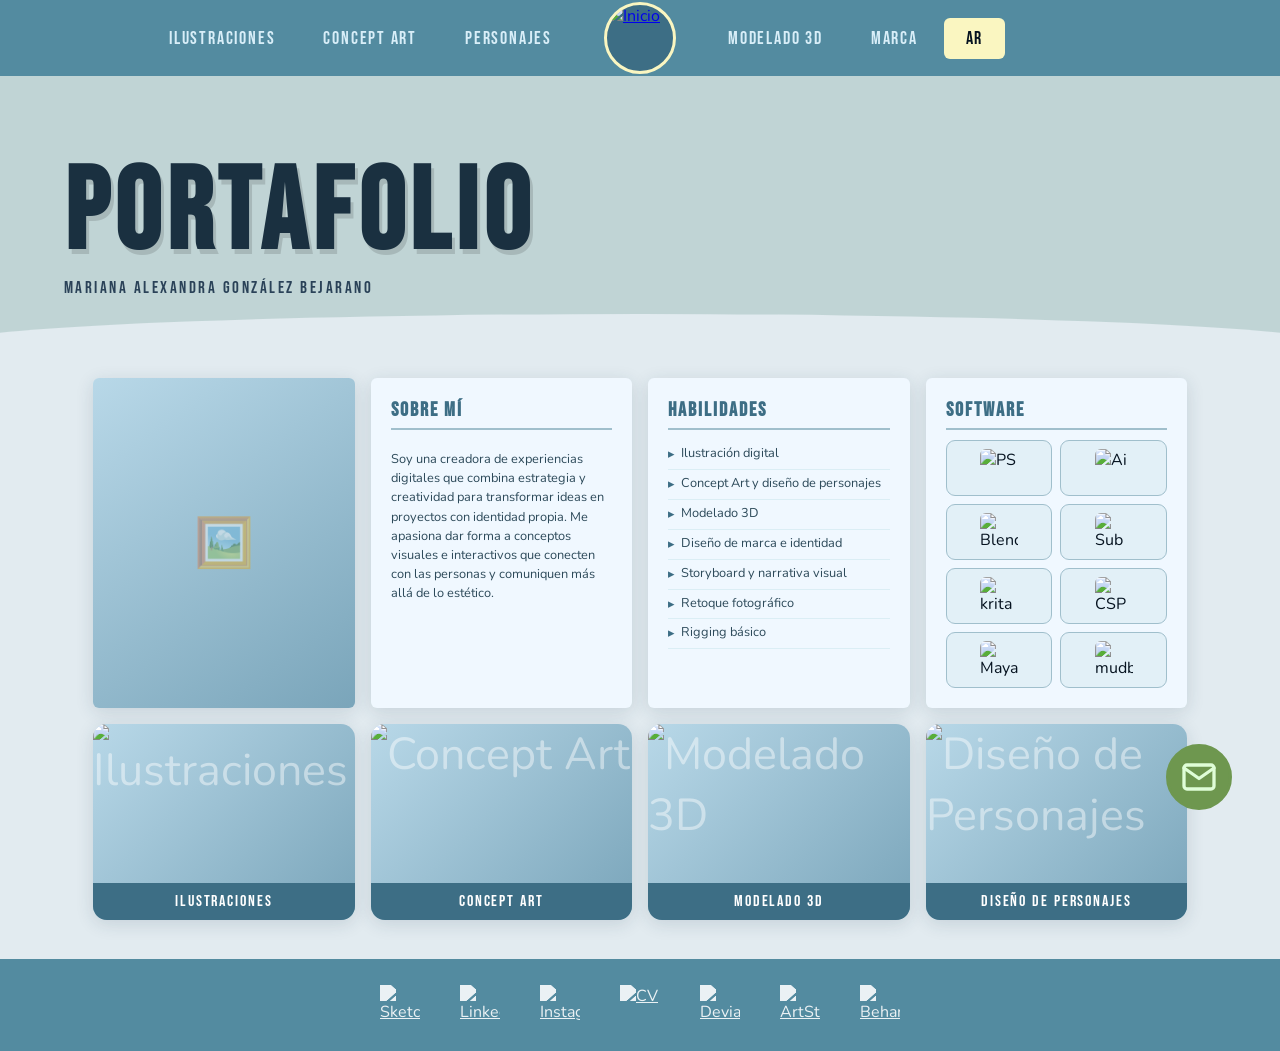
==== home.html @ 7d77ca06 "Add files via upload" ====
<!DOCTYPE html>
<html lang="es">
<head>
  <meta charset="UTF-8" />
  <meta name="viewport" content="width=device-width, initial-scale=1.0" />
  <title>Portafolio</title>
  <link rel="icon" type="image/svg+xml" href="imagenes/mee cartoon5.png">
  <link href="https://fonts.googleapis.com/css2?family=Bebas+Neue&family=Nunito:wght@400;700;900&display=swap" rel="stylesheet">
  <link rel="stylesheet" href="Styles/style.css" />
</head>
<body>

<nav>
  <div class="nav-inner">
    <div class="nav-left">
      <a href="ilustraciones.html" class="nav-link" data-page="ilustraciones">Ilustraciones</a>
      <a href="concept.html" class="nav-link" data-page="concept">Concept Art</a>
      <a href="personajes.html" class="nav-link" data-page="concept">Personajes</a>
    </div>
    <div class="nav-center">
      <a href="home.html" class="nav-logo">
        <img src="imagenes/maar.png" alt="Inicio" onerror="this.style.background='#3d6e85'">
      </a>
    </div>
    <div class="nav-right">
      <a href="modelado.html" class="nav-link" data-page="modelado">Modelado 3D</a>
      <a href="marca.html" class="nav-link" data-page="concept">Marca</a>
      <a href="ar.html" class="nav-link active" data-page="concept">AR</a>
      </div>
    </div>
    <button class="hamburger" id="hamburger" aria-label="Menú"><span></span><span></span><span></span></button>
  </div>
</nav>
<div class="mobile-menu" id="mobileMenu">
  <a href="ilustraciones.html">Ilustraciones</a>
  <a href="concept.html">Concept Art</a>
  <a href="personajes.html">Personajes</a>
  <a href="modelado.html">Modelado 3D</a>
  <a href="marca.html">Marca</a>
  <a href="ar.html">Realidad Aumentada</a>
</div>

<!-- HERO: ME4.png viene del CSS como background-image -->
<header class="hero">
  <div class="hero-text">
    <h1 class="hero-title">PORTAFOLIO</h1>
    <!-- ★ Nombre solo en el home -->
    <p class="hero-subtitle">Mariana Alexandra González Bejarano</p>
  </div>
</header>

<main>

  <div class="info-grid">

    <div class="info-photo">
      <img src="imagenes/yoo.png" alt="Foto"
           onerror="this.style.display='none';document.getElementById('infoPh').style.display='flex'">
      <div class="info-ph" id="infoPh" style="display:none">🖼️</div>
    </div>

    <div class="info-sobre">
      <h2>Sobre Mí</h2>
      <p>Soy una creadora de experiencias digitales que combina estrategia y creatividad para transformar ideas en proyectos con identidad propia. Me apasiona dar forma a conceptos visuales e interactivos que conecten con las personas y comuniquen más allá de lo estético.</p>
    </div>

    <div class="info-hab">
      <h2>Habilidades</h2>
      <ul class="skill-list">
        <li>Ilustración digital</li>
        <li>Concept Art y diseño de personajes</li>
        <li>Modelado 3D</li>
        <li>Diseño de marca e identidad</li>
        <li>Storyboard y narrativa visual</li>
        <li>Retoque fotográfico</li>
        <li>Rigging básico</li>
      </ul>
    </div>

    <div class="info-soft">
      <h2>Software</h2>
      <div class="soft-grid">
        <div class="soft-item">
          <img class="soft-icon" src="https://upload.wikimedia.org/wikipedia/commons/thumb/a/af/Adobe_Photoshop_CC_icon.svg/1280px-Adobe_Photoshop_CC_icon.svg.png" alt="PS">Photoshop
        </div>
        <div class="soft-item">
          <img class="soft-icon" src="https://upload.wikimedia.org/wikipedia/commons/thumb/f/fb/Adobe_Illustrator_CC_icon.svg/1280px-Adobe_Illustrator_CC_icon.svg.png" alt="Ai">Illustrator
        </div>
        <div class="soft-item">
          <img class="soft-icon" src="https://encrypted-tbn0.gstatic.com/images?q=tbn:ANd9GcQIYHHwdRgN5BgsSjZKGQ_Ij5zpseo2DXl7OQ&s" alt="Blender">AdobePremier
        </div>
        <div class="soft-item">
          <img class="soft-icon" src="https://encrypted-tbn0.gstatic.com/images?q=tbn:ANd9GcR9rEVtG7jlArrANOJUt--6qeS5BEWsyf7g4Q&s" alt="Sub">Substance
        </div>
        <div class="soft-item">
          <img class="soft-icon" src="https://upload.wikimedia.org/wikipedia/commons/7/73/Calligrakrita-base.svg" alt="krita">Krita
        </div>
        
        <div class="soft-item">
          <img class="soft-icon" src="https://play-lh.googleusercontent.com/ee8GjOdx7E-lS3BBKz13LNFjTiq_SS0Ag-NpyHUJLS3iWKbGRDXhtXZz6E1TNTWX7JM" alt="CSP">Clip Studio
        </div>
        <div class="soft-item">
          <img class="soft-icon" src="https://upload.wikimedia.org/wikipedia/commons/0/0f/Autodesk_Maya_version_2023_icon.jpg" alt="Maya">Maya
        </div>
        <div class="soft-item">
          <img class="soft-icon" src="https://cdn11.bigcommerce.com/s-2snnk3/images/stencil/1280x1280/products/27070/510346/498Q1-WW4271-L891-1__51971.1763000777.jpg?c=2" alt="mudbox">Mudbox
        </div>
        
        
      </div>
    </div>

  </div>

  <div class="cat-grid">
    <a href="ilustraciones.html" class="cat-card" data-page="ilustraciones">
      <div class="cat-ph"><img src="imagenes/ilustraciones/anderytita.png" alt="Ilustraciones"></div>
      <div class="cat-overlay">
        <span class="ov-title">Ilustraciones</span>
        <span class="ov-desc">Personajes, fanart y obras digitales en Photoshop y Clip Studio</span>
      </div>
      <div class="cat-bar">Ilustraciones</div>
    </a>
    <a href="concept.html" class="cat-card" data-page="concept">
      <div class="cat-ph"><img src="imagenes/eeee.png" alt="Concept Art"></div>
      <div class="cat-overlay">
        <span class="ov-title">Concept Art</span>
        <span class="ov-desc">Escenarios, ambientes y criaturas para proyectos narrativos</span>
      </div>
      <div class="cat-bar">Concept Art</div>
    </a>
    <a href="modelado.html" class="cat-card" data-page="modelado">
      <div class="cat-ph"><img src="imagenes/modelado/MONDONGO.jpg" alt="Modelado 3D"></div>
      <div class="cat-overlay">
        <span class="ov-title">Modelado 3D</span>
        <span class="ov-desc">Personajes y entornos en Blender y Maya con texturizado completo</span>
      </div>
      <div class="cat-bar">Modelado 3D</div>
    </a>
    <a href="personajes.html" class="cat-card" data-page="disenio">
      <div class="cat-ph"><img src="imagenes/aa.png" alt="Diseño de Personajes"></div>
      <div class="cat-overlay">
        <span class="ov-title">Diseño de Personajes</span>
        <span class="ov-desc">Character sheets, expresiones y referencias de personajes originales</span>
      </div>
      <div class="cat-bar">Diseño de Personajes</div>
    </a>
  </div>

</main>

<footer>
  <a href="https://sketchfab.com/maalgonbe" target="_blank" class="footer-icon" title="Sketchfab">
    <img src="https://cdn.simpleicons.org/sketchfab/ffffff" alt="Sketchfab">
  </a>
  <a href="https://www.linkedin.com/in/marianagonzalez-ingmultimedia/" target="_blank" class="footer-icon" title="LinkedIn">
    <img src="imagenes/linkedin.png" alt="LinkedIn">
  </a>
  <a href="https://www.instagram.com/_magonryu_/" target="_blank" class="footer-icon" title="Instagram">
    <img src="imagenes/instagram.png" alt="Instagram">
  </a>
  <a href="https://drive.google.com/file/d/1y8BD08PcofJ04Kcs0Da0glx1WuS5yVSW/view?usp=sharing" target="_blank" class="footer-icon" title="Hoja de Vida">
    <img src="imagenes/curriculum.png" alt="CV">
  </a>
  <a href="https://www.deviantart.com/mitsuki-the-ryu" target="_blank" class="footer-icon" title="DeviantArt">
    <img src="imagenes/devianart.png" alt="DeviantArt">
  </a>
  <a href="https://www.artstation.com/magonryu2" target="_blank" class="footer-icon" title="ArtStation">
    <img src="imagenes/artstation.png" alt="ArtStation">
  </a>
  <a href="https://www.behance.net/marianagonzlez66" target="_blank" class="footer-icon" title="ArtStation">
    <img src="imagenes/behance.png" alt="Behance">
  </a>
</footer>

<a href="contacto.html" class="wa-float" data-tip="¡Contáctame!" title="Contacto">
  <svg viewBox="0 0 24 24" xmlns="http://www.w3.org/2000/svg">
    <path d="M4 4h16c1.1 0 2 .9 2 2v12c0 1.1-.9 2-2 2H4c-1.1 0-2-.9-2-2V6c0-1.1.9-2 2-2z"></path>
    <polyline points="22,6 12,13 2,6"></polyline>
  </svg>
</a>

<script>
  const page = window.location.pathname.split('/').pop().replace('.html','') || 'home';
  document.querySelectorAll('[data-page]').forEach(el => {
    if (el.dataset.page === page) el.classList.add('active');
  });
  document.getElementById('hamburger').addEventListener('click', () => {
    document.getElementById('mobileMenu').classList.toggle('open');
  });
</script>
<script src="scripts/drop.js"></script>
</body>
</html>
---- Styles/style.css ----
/* ═══════════════════════════════════════════════════════════════════
   PORTAFOLIO — CSS UNIFICADO Y COMENTADO
   Aplica a: home.html · ilustraciones.html · concept.html
   ═══════════════════════════════════════════════════════════════════ */


/* ──────────────────────────────────────────────────────────────────
   FUENTE PERSONALIZADA: Heyam
   Se usa en los títulos grandes del banner (hero-title).
   Apunta a la carpeta fonts/ que está un nivel arriba de Styles/
────────────────────────────────────────────────────────────────── */
/* Regular */
@font-face {
  font-family: 'Bungee';
  src: url('../fonts/bungee/Bungee-Regular.woff2') format('woff2'),
       url('../fonts/bungee/Bungee-Regular.woff') format('woff');
  font-weight: 400;
  font-style: normal;
  font-display: swap;
}

/* Bold */
@font-face {
  font-family: 'Bungee';
  src: url('../fonts/bungee/Bungee-Bold.woff2') format('woff2'),
       url('../fonts/bungee/Bungee-Bold.woff') format('woff');
  font-weight: 700;
  font-style: normal;
  font-display: swap;
}


/* ──────────────────────────────────────────────────────────────────
   VARIABLES GLOBALES (:root)
   Se definen aquí para reutilizarlas con var(--nombre) en todo el CSS.
   Cambiar un valor aquí lo actualiza en TODA la hoja de estilos.
────────────────────────────────────────────────────────────────── */
:root {
  --bg:         #e2ebf0;  /* color de fondo general de la página */
  --header-bg:  #C0D4D5;  /* azul medio: color del banner/hero */
  --nav-bg:     #538BA0;  /* azul medio-oscuro: barra de navegación */
  --nav-active: #FAF6C1;  /* amarillo: color del link activo en el nav */
  --nav-hover:  #d4eaf5;  /* azul claro: hover de links del nav */
  --card-bg:    #f0f8ff;  /* fondo blanco-azulado de las tarjetas de info */
  --btn-bg:     #3d6e85;  /* azul oscuro: botones y barras de categoría */
  --btn-hover:  #FAF6C1;  /* amarillo: color al hacer hover en botones */
  --btn-text:   #fff;     /* blanco: texto en botones normales */
  --btn-htxt:   #1a3040;  /* oscuro: texto en botones con hover */
  --text-dark:  #061320;  /* texto oscuro principal */
  --text-mid:   #2d4a5a;  /* texto secundario (párrafos, listas) */
  --border:     #a0bfcc;  /* color de bordes y separadores */
  --footer-bg:  #538BA0;  /* azul oscuro: fondo del footer */
  --whatss:  #6e974f;  /* azul  de whatsappa */
  --whatss-Osc:  #dffed7;  /* azul  de whatsapp oscuro */
  --shadow:     0 4px 18px rgba(30,60,80,0.14); /* sombra suave usada en tarjetas y nav */
}


/* ──────────────────────────────────────────────────────────────────
   RESET BÁSICO
   Elimina márgenes y paddings por defecto del navegador.
   box-sizing: border-box hace que padding y border NO sumen al ancho total.
────────────────────────────────────────────────────────────────── */
*, *::before, *::after {
  box-sizing: border-box; /* el tamaño incluye padding y border */
  margin: 0;              /* sin margen externo por defecto */
  padding: 0;             /* sin relleno interno por defecto */
}


/* ──────────────────────────────────────────────────────────────────
   BODY — contenedor principal
────────────────────────────────────────────────────────────────── */
body {
  background: var(--bg);            /* fondo azul-grisáceo de toda la página */
  font-family: 'Nunito', sans-serif; /* fuente principal para texto normal */
  color: var(--text-dark);           /* color de texto global */
  min-height: 100vh;                 /* al menos toda la altura del viewport */
  display: flex;                     /* flexbox para apilar nav/hero/main/footer */
  flex-direction: column;            /* los hijos se apilan verticalmente */
}


/* ══════════════════════════════════════════════════════════════════
   ██████  NAV — barra de navegación fija arriba
   ══════════════════════════════════════════════════════════════════ */
nav {
  background: var(--nav-bg); /* fondo azul medio-oscuro de la barra */
  height: 76px;              /* altura de la barra de navegación */
  position: sticky;          /* se queda pegada arriba al hacer scroll */
  top: 0;                    /* pegada al borde superior */
  z-index: 200;              /* encima de todo el contenido de la página */
}

.nav-inner {
  width: 100%;               /* ocupa todo el ancho disponible */
  max-width: 1200px;         /* pero no más de 1200px (se centra en pantallas grandes) */
  margin: 0 auto;            /* centra horizontalmente el contenido */
  padding: 0 16px;           /* espacio interior a los lados */
  height: 100%;              /* ocupa el alto del nav */
  display: grid;                              /* disposición en cuadrícula */
  grid-template-columns: 1fr auto 1fr;       /* 3 zonas: links izq | logo centro | links der */
  align-items: center;                       /* los 3 elementos centrados verticalmente */
}

/* Zona izquierda del nav: links alineados a la derecha */
.nav-left {
  display: flex;             /* los links se ponen en fila */
  gap: 4px;                  /* espacio entre links */
  justify-content: flex-end; /* empuja los links hacia el centro */
  align-items: center;       /* centrado vertical */
  padding-right: 30px;       /* separación antes del logo */
}

/* Zona derecha del nav: links alineados a la izquierda */
.nav-right {
  display: flex;              /* los links se ponen en fila */
  gap: 4px;                   /* espacio entre links */
  justify-content: flex-start;/* empuja los links hacia el centro */
  align-items: center;        /* centrado vertical */
  padding-left: 30px;         /* separación después del logo */
}

/* Zona central del nav: logo */
.nav-center {
  display: flex;
  justify-content: center; /* el logo queda perfectamente centrado */
}

/* Imagen circular del logo en el nav */
.nav-logo img {
  width: 72px; height: 72px; /* icono del header más grande */
  border-radius: 50%;         /* hace la imagen circular */
  border: 3px solid var(--nav-active); /* borde amarillo que resalta el logo */
  object-fit: cover;          /* recorta la imagen para que llene el círculo */
  display: block;             /* evita espacio extra debajo de la imagen */
  transition: transform 0.2s; /* animación suave al hover */
}
.nav-logo img:hover { transform: scale(1.1); } /* se agranda levemente al pasar el cursor */

/* Links de navegación */
a.nav-link {
  text-decoration: none;                         /* sin subrayado */
  font-family: 'Bebas Neue', sans-serif;         /* fuente display para los links */
  font-size: clamp(0.8rem, 1.4vw, 1.25rem);     /* tamaño fluido: mínimo 0.8, máximo 1.05rem */
  letter-spacing: 0.1em;                         /* espaciado entre letras */
  color: #d8eef8;                                /* color claro sobre fondo oscuro */
  padding: 10px 22px;                             /* espacio interior del link */
  border-radius: 6px;                            /* bordes redondeados */
  transition: color 0.2s, background 0.2s;       /* transición suave al hover */
  white-space: nowrap;                           /* no parte el texto en varias líneas */
}
a.nav-link:hover  { color: var(--text-dark); background: var(--nav-hover); } /* hover: oscuro sobre gris */
a.nav-link.active { color: var(--text-dark); background: var(--nav-active); } /* página activa: amarillo */

/* Menú desplegable "Diseño" */
.dropdown { position: relative; display: inline-block; } /* contenedor relativo para el panel */

.dropbtn {
  font-family: 'Bebas Neue', sans-serif;
  font-size: clamp(0.8rem,1.4vw,1.25rem);
  letter-spacing: 0.1em; color: #d8eef8;
  background: transparent; border: none;   /* sin estilo de botón nativo */
  cursor: pointer;                         /* cursor de manito */
  padding: 6px 12px; border-radius: 6px;
  transition: color 0.2s, background 0.2s; white-space: nowrap;
}
.dropbtn:hover { color: var(--text-dark); background: var(--nav-hover); }

.dropdown-content {
  display: none;                           /* oculto por defecto */
  position: absolute;                      /* se posiciona relativo al .dropdown padre */
  top: calc(100% + 4px);                   /* justo debajo del botón + 4px de separación */
  left: 0;                                 /* alineado a la izquierda del botón */
  background: #d8eef8;                     /* fondo claro para el panel */
  border-radius: 10px;
  box-shadow: var(--shadow);
  min-width: 155px;
  z-index: 300;                            /* encima de todo */
  overflow: hidden;                        /* que el border-radius recorte los hijos */
}
/* Desktop hover */
@media (hover: hover) { .dropdown-content.show { display: block; } }
/* JS click toggle */
.dropdown-content.open { display: block; }

.dropdown-content a {
  display: block;                          /* cada opción ocupa toda la fila */
  padding: 9px 15px;
  font-family: 'Bebas Neue', sans-serif; font-size: 0.93rem; letter-spacing: 0.08em;
  color: var(--text-dark); text-decoration: none; transition: background 0.15s;
}
.dropdown-content a:hover { background: var(--nav-active); } /* amarillo al hover */

/* ── Botón hamburguesa (solo visible en móvil) ── */
.hamburger {
  display: none;              /* oculto en desktop */
  flex-direction: column;     /* las 3 líneas apiladas verticalmente */
  gap: 5px;                   /* espacio entre líneas */
  background: none; border: none; cursor: pointer; padding: 6px;
}
.hamburger span {
  display: block;
  width: 24px; height: 2px;   /* cada línea: 24px de ancho y 2px de alto */
  background: #d8eef8;        /* color claro sobre fondo oscuro */
  border-radius: 2px;
}

/* Menú móvil desplegable bajo el nav */
.mobile-menu {
  display: none;               /* oculto por defecto */
  flex-direction: column;
  background: var(--nav-bg); padding: 10px 20px 16px; gap: 2px;
}
.mobile-menu.open { display: flex; } /* se muestra cuando JS añade la clase "open" */

.mobile-menu a {
  font-family: 'Bebas Neue', sans-serif; font-size: 1.05rem; letter-spacing: 0.1em;
  color: #d8eef8; text-decoration: none; padding: 8px 10px; border-radius: 6px;
  transition: background 0.15s, color 0.15s;
}
.mobile-menu a:hover  { background: var(--nav-hover); color: var(--text-dark); }
.mobile-menu a.active { background: var(--nav-active); color: var(--text-dark); }
.mobile-sub { padding-left: 14px; display: flex; flex-direction: column; } /* sub-items indentados */


/* ══════════════════════════════════════════════════════════════════
   ██████  HERO BANNER — cabecera con imagen de fondo
   ME4.png se usa como background-image posicionado a la derecha.
   El texto (título + nombre) queda a la izquierda sobre el fondo.
   ══════════════════════════════════════════════════════════════════ */
header.hero {
  background-color: var(--header-bg);          /* color azul medio del banner */
  background-image: url('../imagenes/mee\ cartoon3.png'); /* personaje con fondo transparente */
  background-repeat: no-repeat;                /* no repite la imagen */
  background-position: right 150px bottom -20px; /* ligeramente fuera para que se vea más grande */
  background-size: auto 120%;                  /* ★ MÁS GRANDE: desborda el banner para impacto visual */

  padding: clamp(18px,3vw,36px) clamp(18px,5%,70px) clamp(28px,4vw,48px); /* tamaño del banner pro decirlo asi*/
  display: flex;
  align-items: flex-end;                       /* el texto se alinea a la parte inferior */
  justify-content: flex-start;                 /* el texto va a la izquierda */
  min-height: clamp(170px,22vw,270px);         /* ★ banner más alto para que luzca el personaje */
  position: relative;                          /* necesario para el ::after */
  overflow: hidden;                            /* la imagen no se sale del banner */
}

/* Ola decorativa al pie del hero — crea la curva entre el hero y el fondo */
header.hero::after {
  content: "";                             /* pseudo-elemento vacío */
  position: absolute; bottom: 0; left: 0; right: 0; /* pegado al fondo del hero */
  height: clamp(18px,2.5vw,32px);          /* altura de la ola */
  background: var(--bg);                   /* mismo color que el fondo de la página */
  clip-path: ellipse(55% 100% at 50% 100%); /* forma de elipse = curva suave */
}

.hero-text { z-index: 1; } /* el texto queda por encima del fondo y la ola */

/* Título grande del hero (PORTAFOLIO, ILUSTRACIONES, etc.) */
.hero-title {
  font-family: 'Bebas neue', serif; /* Heyam primero; Bebas Neue como fallback */
  font-style: normal;
  font-weight: 900;
  font-size: clamp(3rem, 9vw, 7.5rem);      /* fluido: se adapta al ancho del viewport */
  letter-spacing: 0.05em;
  color: #1a3040;                            /* oscuro sobre fondo azul claro original */
  line-height: 1;                            /* sin espacio extra entre líneas */
  text-shadow: 3px 5px 0 rgba(0,0,0,0.13);  /* sombra para darle profundidad */
}

/* Subtítulo con el nombre — solo aparece donde el HTML lo incluya */
.hero-subtitle {
  font-family: 'Bebas Neue', sans-serif;
  font-size: clamp(0.72rem, 1.3vw, 6rem);  /* pequeño para no competir con el título */
  letter-spacing: 0.15em;                   /* muy separado, estilo elegante */
  color: #2a4258;                           /* oscuro sobre fondo claro */
  margin-top: 6px;                          /* separación del título */
}

/* El .hero-avatar HTML sigue en el código pero se oculta en CSS
   porque la imagen ya está puesta como background-image del header */
.hero-avatar { display: none; }


/* ══════════════════════════════════════════════════════════════════
   ██████  MAIN — contenedor de contenido de cada página
   ══════════════════════════════════════════════════════════════════ */
main {
  flex: 1;                              /* ocupa todo el espacio vertical disponible */
  width: 100%;
  max-width: 1150px;                    /* ancho máximo centrado */
  margin: clamp(18px,2.5vw,36px) auto 0; /* margen superior fluido + centrado horizontal */
  padding: 0 clamp(10px,2.5%,28px);    /* padding lateral fluido */
}


/* ══════════════════════════════════════════════════════════════════
   ██████  HOME — INFO GRID: 4 columnas de igual ancho
   Alineación perfecta: todas las columnas con la misma base (1fr).
   La foto ocupa todo el alto con object-fit: cover.
   ══════════════════════════════════════════════════════════════════ */
.info-grid {
  display: grid;
  grid-template-columns: 1fr 1fr 1fr 1fr; /* 4 columnas iguales — mismo ancho que cat-grid */
  gap: 16px;                              /* ★ igual gap que cat-grid para alineación perfecta */
  margin-bottom: 16px;                    /* separación con las cat-cards de abajo */
  align-items: stretch;                   /* todas las celdas al mismo alto */
}

/* Columna 1: foto del perfil */
.info-photo {
  border-radius: 6px;
  overflow: hidden;        /* la imagen no se sale del borde redondeado */
  box-shadow: var(--shadow);
  position: relative;      /* necesario para posicionar la imagen dentro */
}
.info-photo img {
  width: 100%; height: 100%;         /* ocupa todo el espacio de la celda del grid */
  object-fit: cover;                  /* recorta y rellena sin deformar */
  object-position: top center;        /* recorta desde arriba (muestra la cara) */
  display: block;
}

/* Placeholder cuando la foto no carga */
.info-ph {
  width: 100%; height: 100%; min-height: 200px;
  background: linear-gradient(145deg,#b8d8e8,#7aa5ba); /* degradado azul */
  display: flex; align-items: center; justify-content: center;
  font-size: 3rem; color: rgba(255,255,255,0.4);
}

/* Columnas 2-4: tarjetas con fondo blanco */
.info-sobre,
.info-hab,
.info-soft {
  background: var(--card-bg); /* fondo blanco-azulado */
  border-radius: 6px;
  padding: clamp(12px,1.8vw,20px); /* padding fluido según el ancho de pantalla */
  box-shadow: var(--shadow);
}
.info-sobre { display: flex; flex-direction: column; gap: 10px; } /* texto apilado */

/* Títulos h2 dentro del info-grid (Sobre Mí, Habilidades, Software) */
.info-grid h2 {
  font-family: 'Bebas Neue', sans-serif;
  font-size: clamp(0.95rem,1.6vw,2.2vw);
  letter-spacing: 0.1em; color: var(--btn-bg); /*espaciado entre letras*/
  border-bottom: 2px solid var(--border); /* línea separadora bajo el título */
  padding-bottom: 6px; margin-bottom: 10px;
}

/* Párrafos dentro del info-grid */
.info-grid p {
  font-size: clamp(0.75rem,1vw,1.88rem);
  line-height: 1.5;       /* interlineado amplio para mejor lectura */
  color: var(--text-mid);
}

/* Lista de habilidades */
.skill-list { list-style: none; } /* sin viñetas de lista por defecto */
.skill-list li {
  display: flex; align-items: flex-start; gap: 6px;
  font-size: clamp(0.72rem,1vw,1.84rem);
  color: var(--text-mid);
  padding: 5px 0;
  border-bottom: 1px solid #dbeef5; /* línea separadora entre items */
  line-height: 1.4;
}
.skill-list li::before {
  content: "▸";            /* triángulo como viñeta personalizada */
  color: var(--btn-bg);    /* color azul para la viñeta */
  flex-shrink: 0;           /* no se encoge aunque el texto sea largo */
  margin-top: 1px;
}

/* Cuadrícula de software — solo íconos, sin texto */
.soft-grid {
  display: grid;
  grid-template-columns: repeat(2, 1fr); /* 3 columnas de íconos */
  gap: 8px;
}
.soft-item {
  background: #e2f0f7; border-radius: 9px; padding: 8px 4px;
  display: flex; align-items: center; justify-content: center; /* ícono centrado */
  border: 1.5px solid var(--border);
  transition: background 0.2s, transform 0.15s;
}
.soft-item:hover { background: var(--nav-active); transform: scale(1.08); }
/* Oculta el texto que sigue al ícono en el HTML */
.soft-item { font-size: 0; }          /* texto invisible */
.soft-item .soft-icon { font-size: initial; } /* el ícono no hereda font-size:0 */
.soft-icon {
  width: 38px; height: 38px; /* ★ más grandes sin texto */
  border-radius: 6px; object-fit: contain;
  flex-shrink: 0;
}


/* ══════════════════════════════════════════════════════════════════
   ██████  HOME — CATEGORY CARDS (Ilustraciones, Concept, etc.)
   4 tarjetas con imagen de fondo y barra de título abajo.
   Al hover: imagen oscurece y aparece texto centrado.
   ══════════════════════════════════════════════════════════════════ */
.cat-grid {
  display: grid;
  grid-template-columns: repeat(4, 1fr); /* 4 columnas iguales */
  gap: 16px;
  margin-bottom: clamp(22px,3vw,46px);   /* margen inferior fluido */
}

.cat-card {
  border-radius: 14px; overflow: hidden;
  box-shadow: var(--shadow);
  position: relative;    /* necesario para posicionar imagen, overlay y barra */
  aspect-ratio: 4/3;     /* proporción fija: ancho:alto = 4:3 */
  cursor: pointer; display: block; text-decoration: none;
}

/* Imagen real de fondo de la cat-card */
.cat-img {
  position: absolute; inset: 0; /* cubre todo el espacio de la tarjeta */
  width: 100%; height: 100%;
  object-fit: cover;     /* rellena sin deformar, recortando si es necesario */
  display: block; transition: filter 0.3s;
}

/* Placeholder coloreado cuando no hay imagen */
.cat-ph {
  position: absolute; inset: 0;
  background: linear-gradient(135deg,#b8d8e8 0%,#7aa5ba 100%);
  display: flex; align-items: center; justify-content: center;
  font-size: clamp(1.8rem,3.5vw,3rem);
  color: rgba(255,255,255,0.45);
  overflow: hidden; transition: filter 0.3s;
}

/* Imagen puesta dentro del .cat-ph */
.cat-ph img {
  position: absolute; inset: 0;
  width: 100%; height: 100%;
  object-fit: cover; /* rellena la tarjeta con la imagen real */
  display: block;
}

/* Al hover la imagen/placeholder se oscurece */
.cat-card:hover .cat-img,
.cat-card:hover .cat-ph { filter: brightness(0.45); }

/* Overlay con texto que aparece al hover */
.cat-overlay {
  position: absolute; inset: 0;
  display: flex; flex-direction: column;
  align-items: center; justify-content: center;
  padding: 12px; z-index: 2; /* encima de la imagen */
}
.cat-overlay .ov-title {
  font-family: 'Bebas Neue', sans-serif;
  font-size: clamp(0.85rem,1.8vw,1.2rem);
  letter-spacing: 0.14em; color: var(--nav-active); /* amarillo */
  text-align: center;
  opacity: 0; transform: translateY(8px); /* empieza invisible y desplazado */
  transition: opacity 0.3s 0.05s, transform 0.3s 0.05s; /* aparece con retraso de 0.05s */
  text-shadow: 0 2px 8px rgba(0,0,0,0.5);
}
.cat-overlay .ov-desc {
  font-size: clamp(0.67rem,1vw,0.8rem);
  color: #d8eef8; text-align: center; margin-top: 6px; line-height: 1.4;
  opacity: 0; transform: translateY(8px);
  transition: opacity 0.3s 0.1s, transform 0.3s 0.1s; /* aparece 0.1s después que el título */
}
/* Al hover: los textos se vuelven visibles y suben */
.cat-card:hover .ov-title,
.cat-card:hover .ov-desc { opacity: 1; transform: translateY(0); }

/* Barra de título permanente al fondo de cada tarjeta */
.cat-bar {
  position: absolute; bottom: 0; left: 0; right: 0; z-index: 3;
  background: var(--btn-bg); color: #fff;
  font-family: 'Bebas Neue', sans-serif;
  font-size: clamp(0.78rem,1.5vw,0.98rem);
  letter-spacing: 0.12em; text-align: center; padding: 9px 6px;
  transition: background 0.25s, color 0.25s;
}
.cat-card:hover .cat-bar { background: var(--btn-hover); color: var(--btn-htxt); }


/* ══════════════════════════════════════════════════════════════════
   ██████  ILUSTRACIONES — GALERÍA 3 COLUMNAS
   Cuadrícula de obras con imagen de fondo y overlay de info.
   ══════════════════════════════════════════════════════════════════ */
main.main-ilus { max-width: 1100px; } /* ancho máximo específico para ilustraciones */

.gallery {
  display: grid;
  grid-template-columns: repeat(3, 1fr); /* 3 columnas iguales */
  gap: 14px;
  margin-bottom: clamp(20px,3vw,40px);
}

.gal-card {
  border-radius: 12px; overflow: hidden;
  box-shadow: var(--shadow); position: relative;
  aspect-ratio: 4/3; /* proporción constante de cada obra */
  display: block; text-decoration: none; cursor: pointer;
}

/* Imagen real de la obra */
.gal-img {
  position: absolute; inset: 0;
  width: 100%; height: 100%;
  object-fit: cover; transition: filter 0.3s;
}

/* Fondo de color cuando no hay imagen */
.gal-ph {
  position: absolute; inset: 0;
  display: flex; align-items: center; justify-content: center;
  font-size: clamp(1.8rem,3vw,2.8rem); color: rgba(255,255,255,0.4);
  overflow: hidden; transition: filter 0.3s;
}
/* Imagen puesta dentro del placeholder */
.gal-ph img {
  position: absolute; inset: 0;
  width: 100%; height: 100%;
  object-fit: cover; display: block;
}

/* Color de fondo único por tarjeta (del 1 al 9) */
.gal-card:nth-child(1)  .gal-ph { background: linear-gradient(135deg,#b8d8e8,#7aa5ba); }
.gal-card:nth-child(2)  .gal-ph { background: linear-gradient(135deg,#c8e0b0,#80b87a); }
.gal-card:nth-child(3)  .gal-ph { background: linear-gradient(135deg,#e8c8b8,#b07860); }
.gal-card:nth-child(4)  .gal-ph { background: linear-gradient(135deg,#c8b8e8,#9070b0); }
.gal-card:nth-child(5)  .gal-ph { background: linear-gradient(135deg,#e8e0a8,#c0b060); }
.gal-card:nth-child(6)  .gal-ph { background: linear-gradient(135deg,#b8e8d8,#60a880); }
.gal-card:nth-child(7)  .gal-ph { background: linear-gradient(135deg,#e8b8c8,#b06070); }
.gal-card:nth-child(8)  .gal-ph { background: linear-gradient(135deg,#b8d0e8,#6090b0); }
.gal-card:nth-child(9)  .gal-ph { background: linear-gradient(135deg,#d8e8b8,#90b060); }

/* Oscurece la imagen al hover */
.gal-card:hover .gal-img,
.gal-card:hover .gal-ph { filter: brightness(0.38); }

/* Overlay que aparece al hover con título, herramienta y descripción */
.gal-overlay {
  position: absolute; inset: 0; z-index: 2;
  display: flex; flex-direction: column;
  align-items: center; justify-content: center; padding: 12px;
}
.gal-overlay .ov-title {
  font-family: 'Bebas Neue', sans-serif;
  font-size: clamp(0.9rem,1.9vw,1.3rem); letter-spacing: 0.12em;
  color: var(--nav-active); text-align: center;
  opacity: 0; transform: translateY(10px);
  transition: opacity 0.28s 0.04s, transform 0.28s 0.04s;
  text-shadow: 0 2px 8px rgba(0,0,0,0.6);
}
.gal-overlay .ov-tool {
  font-size: clamp(0.65rem,1vw,0.78rem); color: #c5e4f0; margin-top: 4px; text-align: center;
  opacity: 0; transform: translateY(10px);
  transition: opacity 0.28s 0.09s, transform 0.28s 0.09s; /* aparece 0.09s después que el título */
}
.gal-overlay .ov-desc {
  font-size: clamp(0.62rem,0.9vw,0.73rem); color: #d8eef8; text-align: center; margin-top: 6px; line-height: 1.38;
  opacity: 0; transform: translateY(10px);
  transition: opacity 0.28s 0.14s, transform 0.28s 0.14s; /* el último en aparecer */
}
.gal-card:hover .ov-title,
.gal-card:hover .ov-tool,
.gal-card:hover .ov-desc { opacity: 1; transform: translateY(0); }


/* ══════════════════════════════════════════════════════════════════
   ██████  CONCEPT ART — TARJETAS HORIZONTALES ALARGADAS
   Cada proyecto es una barra ancha con imagen de fondo.
   ══════════════════════════════════════════════════════════════════ */
main.main-conc { max-width: 1100px; } /* ancho máximo para concept */

.project-list {
  display: flex; flex-direction: column; /* tarjetas apiladas una debajo de otra */
  gap: 16px; /* ★ más espacio entre tarjetas */
  margin-bottom: clamp(22px,3vw,46px);
}

.proj-card {
  border-radius: 14px; overflow: hidden;
  box-shadow: var(--shadow); position: relative;
  height: clamp(180px, 26vw, 250px); /* ★ MÁS ALTO para concept art */
  display: block; text-decoration: none; cursor: pointer;
}

/* Imagen de fondo de la tarjeta (ruta directa) */
.proj-bg {
  position: absolute; inset: 0;
  width: 100%; height: 100%;
  object-fit: cover; transition: filter 0.3s;
}

/* Placeholder con color degradado */
.proj-ph {
  position: absolute; inset: 0;
  display: flex; align-items: center; justify-content: center;
  font-size: clamp(2rem,4vw,3rem); color: rgba(255,255,255,0.38);
  overflow: hidden; transition: filter 0.3s;
}
/* Imagen puesta dentro del placeholder */
.proj-ph img {
  position: absolute; inset: 0;
  width: 100%; height: 100%;
  object-fit: cover; display: block;
}

/* Color único por tarjeta */
.proj-card:nth-child(1) .proj-ph { background: linear-gradient(120deg,#4a7a60,#2e5040); }
.proj-card:nth-child(2) .proj-ph { background: linear-gradient(120deg,#4a5a7a,#2e3850); }
.proj-card:nth-child(3) .proj-ph { background: linear-gradient(120deg,#7a4a50,#502e32); }

/* Oscurece la imagen al hover */
.proj-card:hover .proj-bg,
.proj-card:hover .proj-ph { filter: brightness(0.35); }

/* Etiqueta permanente en la parte inferior (título y tags) */
.proj-label {
  position: absolute; bottom: 0; left: 0; right: 0; z-index: 2;
  background: linear-gradient(to top, rgba(20,45,60,0.88) 0%, transparent 100%); /* degradado hacia arriba */
  padding: clamp(12px,2.5vw,22px) clamp(14px,2.5vw,24px) clamp(12px,1.8vw,18px);
  transition: opacity 0.25s;
}
.proj-label h3 {
  font-family: 'Bebas Neue', sans-serif;
  font-size: clamp(1rem,2.2vw,1.5rem);
  letter-spacing: 0.12em; color: #fff;
  text-shadow: 0 2px 6px rgba(0,0,0,0.5); line-height: 1;
}
.proj-label .tags { display: flex; gap: 7px; margin-top: 5px; flex-wrap: wrap; }
.proj-label .tag {
  background: rgba(255,255,255,0.15); border: 1px solid rgba(255,255,255,0.3);
  color: #d8eef8; font-size: clamp(0.62rem,0.9vw,0.74rem);
  font-weight: 700; padding: 2px 9px; border-radius: 20px;
}
.proj-card:hover .proj-label { opacity: 0; } /* se oculta al hover para dar paso al overlay */

/* Overlay centrado que aparece al hover */
.proj-overlay {
  position: absolute; inset: 0; z-index: 3;
  display: flex; flex-direction: column;
  align-items: center; justify-content: center;
  padding: clamp(12px,2vw,24px) clamp(20px,4vw,40px);
  text-align: center;
}
.proj-overlay .ov-title {
  font-family: 'Bebas Neue', sans-serif;
  font-size: clamp(1rem,2.4vw,1.6rem);
  letter-spacing: 0.14em; color: var(--nav-active);
  opacity: 0; transform: translateY(10px);
  transition: opacity 0.3s 0.04s, transform 0.3s 0.04s;
  text-shadow: 0 2px 8px rgba(0,0,0,0.6);
}
.proj-overlay .ov-desc {
  font-size: clamp(0.7rem,1.1vw,0.88rem);
  color: #d8eef8; line-height: 1.5; margin-top: 8px;
  opacity: 0; transform: translateY(10px);
  transition: opacity 0.3s 0.1s, transform 0.3s 0.1s;
}
.proj-card:hover .ov-title,
.proj-card:hover .ov-desc { opacity: 1; transform: translateY(0); }


/* ══════════════════════════════════════════════════════════════════
   ██████  FOOTER — igual en todas las páginas
   ★ INVERTIDO: ahora fondo claro con íconos oscuros
   ══════════════════════════════════════════════════════════════════ */
footer {
  background: var(--footer-bg); /* azul oscuro original del footer */
  display: flex; align-items: center; justify-content: center;
  flex-wrap: wrap;               /* los íconos se van a la siguiente línea si no caben */
  gap: clamp(16px,3.5vw,40px);  /* espacio fluido entre íconos */
  padding: clamp(14px,2.2vw,26px) clamp(16px,3%,50px); /* padding fluido */
  margin-top: auto;              /* empuja el footer al fondo cuando el contenido es corto */
}

/* Íconos sociales planos */
footer a.footer-icon,
footer a.fi {
  display: flex; align-items: center; justify-content: center;
  transition: transform 0.22s, filter 0.22s;
}
footer a.footer-icon:hover,
footer a.fi:hover {
  transform: scale(1.22) translateY(-4px); /* sube y se agranda al hover */
  filter: brightness(1.4) drop-shadow(0 0 8px #f5e97a); /* brillo amarillo al hover */
}
footer a.footer-icon img,
footer a.fi img {
  width: clamp(28px,3.5vw,40px); height: clamp(28px,3.5vw,40px);
  object-fit: contain;
  filter: brightness(0) invert(1) opacity(0.88); /* íconos blancos sobre fondo oscuro */
}

/* Ícono central circular LinkedIn (hoja de vida) */
footer a.fi-avatar {
  width: clamp(46px,5.5vw,58px); height: clamp(46px,5.5vw,58px);
  border-radius: 50%;
  border: 3px solid var(--nav-active); /* borde amarillo */
  background: #0077b5;                 /* azul LinkedIn */
  display: flex; align-items: center; justify-content: center;
  overflow: hidden; flex-shrink: 0;
  transition: transform 0.22s, box-shadow 0.22s;
}
footer a.fi-avatar:hover {
  transform: scale(1.18) translateY(-4px);
  box-shadow: 0 0 16px #f5e97a; /* brillo amarillo */
}
footer a.fi-avatar img {
  width: 56%; height: 56%;
  object-fit: contain; filter: brightness(0) invert(1); /* ícono blanco */
}


/* ══════════════════════════════════════════════════════════════════
   ██████  BOTÓN FLOTANTE (estilo WhatsApp)
   Fijo en la esquina inferior derecha.
   Redirige a la página que pongas en href del HTML.
   ══════════════════════════════════════════════════════════════════ */
.wa-float {
  position: fixed;            /* fijo en pantalla, no se mueve al hacer scroll */
  bottom: 90px;               /* altura desde el fondo */
  right: 48px;                /* ★ menos pegado al borde derecho */
  z-index: 999;               /* encima de todo el contenido */
  width: 66px; height: 66px;  /* ★ más grande */
  border-radius: 50%;          /* círculo perfecto */
  background: var(--whatss); /* ★ amarillo de la paleta */
  border: 3px solid var(--whatss); /* borde azul */
  display: flex; align-items: center; justify-content: center;
  box-shadow: 0 4px 18px rgba(#dffed7);
  text-decoration: none;
  transition: transform 0.22s, box-shadow 0.22s, background 0.2s;
}
.wa-float:hover {
  transform: scale(1.12) translateY(-3px);
  background: var(--whatss-Osc); /* ★ azul al hover */
  box-shadow: 0 8px 28px rgba(#6e974f);
}
/* El SVG del botón flotante — usa envelope-icon (stroke) en todas las páginas */
.wa-float svg {
  width: 36px; height: 36px;
  fill: none;                   /* sin relleno: el icono es de contorno */
  stroke: var(--whatss-Osc);        /* trazo azul oscuro sobre fondo amarillo */
  stroke-width: 2.2px;
  stroke-linecap: round;
  stroke-linejoin: round;
}
.wa-float:hover svg { stroke: #6e974f; fill: none; } /* trazo blanco al hover */

/* Tooltip que aparece a la izquierda del botón al hacer hover */
.wa-float::before {
  content: attr(data-tip);          /* texto del atributo data-tip del HTML */
  position: absolute; right: calc(100% + 10px); /* a la izquierda del botón */
  background: #1a2e3a; color: #dffed7; /*COLORES DEL MENSAJE FLOTANTE DE CONTACTAME*/
  font-family: 'Nunito', sans-serif; font-size: 0.78rem;
  padding: 5px 10px; border-radius: 6px;
  white-space: nowrap; pointer-events: none; /* no interfiere con clics */
  opacity: 0; transform: translateX(6px);    /* empieza invisible y desplazado */
  transition: opacity 0.2s, transform 0.2s;
}
.wa-float:hover::before { opacity: 1; transform: translateX(0); } /* aparece al hover */



/* ══════════════════════════════════════════════════════════════════
   ██████  RESPONSIVE — adaptación a pantallas pequeñas
   ══════════════════════════════════════════════════════════════════ */

/* Tablet: pantallas de hasta 980px */
@media (max-width: 980px) {
  /* Info grid pasa a 2 columnas */
  .info-grid { grid-template-columns: 1fr 1fr; align-items: start; }
  .info-photo { grid-column: 1; grid-row: 1; min-height: 180px; }
  .info-sobre { grid-column: 2; grid-row: 1; }
  .info-hab   { grid-column: 1; grid-row: 2; }
  .info-soft  { grid-column: 2; grid-row: 2; }
  .cat-grid   { grid-template-columns: repeat(2,1fr); }
  .gallery    { grid-template-columns: repeat(2,1fr); }
  header.hero { background-size: auto 110%; }
}

/* Móvil grande: hasta 660px */
@media (max-width: 660px) {
  .nav-left, .nav-right { display: none; }
  .hamburger { display: flex; }
  .info-grid { grid-template-columns: 1fr; align-items: start; }
  .info-photo { grid-column: 1; grid-row: auto; min-height: 200px; }
  .info-sobre, .info-hab, .info-soft { grid-column: 1; grid-row: auto; }
  .cat-grid { grid-template-columns: repeat(2,1fr); }
  header.hero { background-size: auto 80%; background-position: right bottom; }
}

/* Móvil pequeño: hasta 400px */
@media (max-width: 400px) {
  .gallery  { grid-template-columns: 1fr; }
  .cat-grid { grid-template-columns: 1fr; }
  header.hero { background-size: auto 60%; }
}


/* ══════════════════════════════════════════════════════════════════
   ██████  DISEÑO DE PERSONAJES — igual que ilustraciones (3 cols)
   ══════════════════════════════════════════════════════════════════ */
main.main-pers { max-width: 1100px; } /* mismo ancho que ilustraciones */


/* ══════════════════════════════════════════════════════════════════
   ██████  DISEÑO DE MARCA — visor de PDF con slider de páginas
   Muestra 1 página a la vez + controles de navegación.
   El usuario puede cargar el PDF real reemplazando las imágenes.
   ══════════════════════════════════════════════════════════════════ */
main.main-marca { max-width: 960px; } /* ancho cómodo para ver el manual */

/* Contenedor principal del visor */
.brand-viewer {
  background: var(--card-bg);              /* fondo blanco-azulado */
  border-radius: 16px;
  box-shadow: var(--shadow);
  overflow: hidden;
  margin-bottom: clamp(22px,3vw,46px);
}

/* Cabecera del visor: título del manual + número de página */
.bv-header {
  background: var(--btn-bg);               /* azul oscuro */
  color: #fff;
  display: flex; align-items: center; justify-content: space-between;
  padding: 12px 22px;
  font-family: 'Bebas Neue', sans-serif;
  letter-spacing: 0.1em;
}
.bv-header .bv-title { font-size: clamp(0.9rem,1.8vw,1.2rem); }
.bv-header .bv-page-info { font-size: clamp(0.75rem,1.2vw,0.95rem); opacity: 0.85; }

/* Área de visualización de la página */
.bv-stage {
  position: relative;
  width: 100%;
  aspect-ratio: 16/9;                      /* 1920×1080 — formato estándar de presentación */
  background: #1a2a34;
  overflow: hidden;
  cursor: pointer;
}

/* Cada "página" es un slide */
.bv-slide {
  position: absolute; inset: 0;
  width: 100%; height: 100%;
  opacity: 0;
  transition: opacity 0.4s ease;           /* fade suave entre páginas */
  pointer-events: none;
}
.bv-slide.active {
  opacity: 1;                              /* solo la página activa es visible */
  pointer-events: auto;
}

/* Imagen de la página del manual */
.bv-slide img {
  width: 100%; height: 100%;
  object-fit: contain;                     /* muestra la página completa sin recortar */
  display: block;
  background: #fff;                        /* fondo blanco para páginas con márgenes */
}

/* Placeholder cuando no hay imagen real */
.bv-slide .bv-ph {
  width: 100%; height: 100%;
  display: flex; flex-direction: column;
  align-items: center; justify-content: center;
  gap: 12px;
  background: linear-gradient(145deg, #e8f4ff, #c8dfe8);
}
.bv-slide .bv-ph .bv-pg-num {
  font-family: 'Bebas Neue', sans-serif;
  font-size: clamp(3rem,8vw,7rem);
  color: rgba(60,110,133,0.18);            /* número de página tenue de fondo */
  line-height: 1;
}
.bv-slide .bv-ph .bv-pg-title {
  font-family: 'Bebas Neue', sans-serif;
  font-size: clamp(0.9rem,2vw,1.4rem);
  letter-spacing: 0.15em;
  color: var(--btn-bg);
}
.bv-slide .bv-ph .bv-pg-sub {
  font-size: clamp(0.7rem,1.1vw,0.85rem);
  color: var(--text-mid); text-align: center; padding: 0 20px;
}

/* Flechas de navegación izq/der sobre el slide */
.bv-arrow {
  position: absolute; top: 50%; transform: translateY(-50%);
  z-index: 10;
  background: rgba(30,60,80,0.55);
  border: none; cursor: pointer;
  width: 44px; height: 44px; border-radius: 50%;
  display: flex; align-items: center; justify-content: center;
  color: #fff; font-size: 1.2rem;
  transition: background 0.2s, transform 0.2s;
}
.bv-arrow:hover { background: var(--btn-bg); transform: translateY(-50%) scale(1.1); }
.bv-arrow.prev { left: 12px; }
.bv-arrow.next { right: 12px; }

/* Barra de controles inferior */
.bv-controls {
  display: flex; align-items: center; justify-content: center;
  gap: 10px;
  padding: 14px 20px;
  background: #e2eef4;                     /* fondo gris-azulado */
  border-top: 1px solid var(--border);
  flex-wrap: wrap;
}

/* Botones prev/next en la barra inferior */
.bv-btn {
  font-family: 'Bebas Neue', sans-serif;
  font-size: clamp(0.78rem,1.2vw,0.95rem);
  letter-spacing: 0.1em;
  background: var(--btn-bg); color: #fff;
  border: none; cursor: pointer;
  padding: 7px 18px; border-radius: 8px;
  transition: background 0.2s, color 0.2s;
}
.bv-btn:hover { background: var(--btn-hover); color: var(--btn-htxt); }
.bv-btn:disabled { opacity: 0.38; cursor: not-allowed; }

/* Miniaturas de páginas — scroll horizontal */
.bv-thumbs {
  display: flex; gap: 8px;
  overflow-x: auto;
  padding: 10px 16px;
  background: #d8eaf2;
  border-top: 1px solid var(--border);
  scroll-snap-type: x mandatory;          /* snap en cada miniatura */
  -webkit-overflow-scrolling: touch;
}
.bv-thumbs::-webkit-scrollbar { height: 4px; }
.bv-thumbs::-webkit-scrollbar-thumb { background: var(--btn-bg); border-radius: 2px; }

/* Cada miniatura */
.bv-thumb {
  flex-shrink: 0;
  width: 72px; height: 54px;
  border-radius: 6px; overflow: hidden;
  cursor: pointer;
  border: 2px solid transparent;
  transition: border-color 0.2s, transform 0.15s;
  scroll-snap-align: start;
  position: relative;
}
.bv-thumb.active { border-color: var(--nav-active); transform: scale(1.08); }
.bv-thumb:hover { border-color: var(--btn-bg); }

.bv-thumb img {
  width: 100%; height: 100%; object-fit: cover;
}
.bv-thumb .bv-thumb-ph {
  width: 100%; height: 100%;
  background: linear-gradient(135deg,#b8d8e8,#7aa5ba);
  display: flex; align-items: center; justify-content: center;
  font-family: 'Bebas Neue', sans-serif;
  font-size: 0.78rem; color: rgba(255,255,255,0.8);
}

/* Contador y label del slide actual */
.bv-counter {
  font-family: 'Bebas Neue', sans-serif;
  font-size: clamp(0.8rem,1.3vw,1rem);
  letter-spacing: 0.1em;
  color: var(--text-mid);
  min-width: 80px; text-align: center;
}

/* ══════════════════════════════════════════════════════════════════
   ██████  MODELADO 3D — igual que concept (wide cards)
   ══════════════════════════════════════════════════════════════════ */
main.main-model { max-width: 960px; }

/* Responsive adicional para nuevas páginas */
@media (max-width: 760px) {
  .bv-arrow { width: 36px; height: 36px; font-size: 1rem; }
  .bv-thumb  { width: 56px; height: 42px; }
}

/* ══════════════════════════════════════════════════════════════════
   ██████  UI/UX
   ══════════════════════════════════════════════════════════════════ */

/* ── Estilos específicos de la página UI/UX ── */

    /* Grid de proyectos UI: 2 columnas anchas para mostrar mockups */
    .ui-grid {
      display: grid;
      grid-template-columns: repeat(2, 1fr);
      gap: 20px;
      margin-bottom: clamp(22px, 3vw, 46px);
    }

    /* Tarjeta de proyecto UI/UX */
    .ui-card {
      background: var(--card-bg);
      border-radius: 16px;
      overflow: hidden;
      box-shadow: var(--shadow);
      text-decoration: none;
      display: flex;
      flex-direction: column;
      transition: transform 0.25s, box-shadow 0.25s;
      cursor: pointer;
    }
    .ui-card:hover {
      transform: translateY(-5px);
      box-shadow: 0 12px 32px rgba(30,60,80,0.22);
    }

    /* Zona de imagen / mockup del proyecto */
    .ui-img-wrap {
      position: relative;
      width: 100%;
      aspect-ratio: 16/9;
      overflow: hidden;
    }
    .ui-img-wrap img {
      width: 100%; height: 100%;
      object-fit: cover;
      transition: filter 0.3s, transform 0.4s;
      display: block;
    }
    .ui-card:hover .ui-img-wrap img {
      filter: brightness(0.85);
      transform: scale(1.04);
    }

    /* Placeholder de color cuando no hay imagen */
    .ui-ph {
      width: 100%; height: 100%;
      display: flex; align-items: center; justify-content: center;
      font-size: clamp(2.5rem, 5vw, 4rem);
    }
    .ui-card:nth-child(1) .ui-ph { background: linear-gradient(135deg, #a8c8e8, #5a8fba); }
    .ui-card:nth-child(2) .ui-ph { background: linear-gradient(135deg, #c8a8e8, #8a5aba); }
    .ui-card:nth-child(3) .ui-ph { background: linear-gradient(135deg, #a8e8c8, #5aba8a); }
    .ui-card:nth-child(4) .ui-ph { background: linear-gradient(135deg, #e8c8a8, #ba8a5a); }
    .ui-card:nth-child(5) .ui-ph { background: linear-gradient(135deg, #e8a8a8, #ba5a5a); }
    .ui-card:nth-child(6) .ui-ph { background: linear-gradient(135deg, #e8e8a8, #baba5a); }

    /* Badge de tipo (App, Web, Dashboard…) sobre la imagen */
    .ui-badge {
      position: absolute;
      top: 12px; left: 12px;
      background: var(--btn-bg);
      color: #fff;
      font-family: 'Bebas Neue', sans-serif;
      font-size: 0.78rem;
      letter-spacing: 0.12em;
      padding: 3px 10px;
      border-radius: 20px;
    }

    /* Cuerpo de texto de la tarjeta */
    .ui-body {
      padding: clamp(12px, 2vw, 20px);
      flex: 1;
      display: flex;
      flex-direction: column;
      gap: 8px;
    }
    .ui-body h3 {
      font-family: 'Bebas Neue', sans-serif;
      font-size: clamp(1rem, 2vw, 1.3rem);
      letter-spacing: 0.1em;
      color: var(--text-dark);
    }
    .ui-body p {
      font-size: clamp(0.72rem, 1vw, 0.85rem);
      color: var(--text-mid);
      line-height: 1.55;
      flex: 1;
    }

    /* Fila de herramientas y año */
    .ui-meta {
      display: flex;
      gap: 6px;
      flex-wrap: wrap;
      align-items: center;
      margin-top: 4px;
    }
    .ui-tag {
      background: #ddeef7;
      color: var(--btn-bg);
      font-size: clamp(0.62rem, 0.85vw, 0.74rem);
      font-weight: 700;
      padding: 2px 9px;
      border-radius: 20px;
      border: 1px solid var(--border);
    }

    /* Flecha indicadora de "ver más" */
    .ui-arrow {
      align-self: flex-end;
      font-size: 1.1rem;
      color: var(--btn-bg);
      opacity: 0;
      transform: translateX(-6px);
      transition: opacity 0.2s, transform 0.2s;
    }
    .ui-card:hover .ui-arrow {
      opacity: 1;
      transform: translateX(0);
    }

    /* Responsive */
    @media (max-width: 680px) {
      .ui-grid { grid-template-columns: 1fr; }
    }

    /* ══════════════════════════════════════════════════════════════════
   PÁGINA DE CONTACTO — formulario
   ══════════════════════════════════════════════════════════════════ */
main.main-contact { max-width: 700px; }

.contact-card {
  background: var(--card-bg);
  border-radius: 18px;
  box-shadow: var(--shadow);
  padding: clamp(24px,4vw,48px);
  margin-bottom: clamp(24px,3vw,40px);
}

.contact-intro-label {
  font-family: 'Bebas Neue', sans-serif;
  font-size: clamp(0.9rem,1.6vw,1.1rem);
  letter-spacing: 0.12em;
  color: var(--btn-bg);
  margin-bottom: 6px;
}

.contact-intro-text {
  font-size: clamp(0.8rem,1.1vw,0.95rem);
  color: var(--text-mid);
  line-height: 1.6;
  margin-bottom: 28px;
}

.contact-intro-text a {
  color: var(--btn-bg);
  font-weight: 700;
}

.contact-form {
  display: flex;
  flex-direction: column;
  gap: 16px;
}

.contact-row {
  display: grid;
  grid-template-columns: 1fr 1fr;
  gap: 14px;
}

.contact-field {
  display: flex;
  flex-direction: column;
  gap: 6px;
}

.contact-label {
  font-family: 'Bebas Neue', sans-serif;
  font-size: 0.82rem;
  letter-spacing: 0.1em;
  color: var(--btn-bg);
}

.contact-input,
.contact-select,
.contact-textarea {
  border: 1.5px solid var(--border);
  border-radius: 9px;
  padding: 10px 14px;
  font-family: 'Nunito', sans-serif;
  font-size: 0.88rem;
  color: var(--text-dark);
  background: #f8fbfd;
  outline: none;
  transition: border-color 0.2s;
  width: 100%;
}

.contact-select { color: var(--text-mid); }

.contact-input:focus,
.contact-select:focus,
.contact-textarea:focus { border-color: var(--btn-bg); }

.contact-textarea { resize: vertical; }

.contact-submit {
  align-self: flex-start;
  display: flex;
  align-items: center;
  gap: 10px;
  background: var(--btn-bg);
  color: #fff;
  border: none;
  cursor: pointer;
  font-family: 'Bebas Neue', sans-serif;
  font-size: 1rem;
  letter-spacing: 0.14em;
  padding: 12px 28px;
  border-radius: 10px;
  transition: background 0.2s, color 0.2s, transform 0.15s;
}
.contact-submit:hover {
  background: var(--btn-hover);
  color: var(--btn-htxt);
  transform: translateY(-2px);
}

.contact-msg {
  display: none;
  font-family: 'Bebas Neue', sans-serif;
  letter-spacing: 0.1em;
  font-size: 0.95rem;
  padding: 10px 16px;
  border-radius: 8px;
  background: #e6f4ea;
  border: 1px solid #b2d8b2;
  color: #2d6a2d;
  margin-top: 10px;
}
.contact-msg.success { background: #d4edda; color: #155724; display: block; }
.contact-msg.error   { background: #f8d7da; color: #721c24; display: block; }

@media (max-width: 560px) {
  .contact-row { grid-template-columns: 1fr; }
}


/* ══════════════════════════════════════════════
   MODELADO.CSS — modal visor 3D + badges
   Ruta: Styles/modelado.css
   ══════════════════════════════════════════════ */
 
/* ── Badge "Ver en 3D" ── */
.gal-card { position: relative; }
.gal-card[data-model] { cursor: pointer; }
 
.badge-3d {
  position: absolute;
  top: 10px;
  left: 10px;
  z-index: 5;
  background: #3d6e85;
  color: #f5e97a;
  font-family: 'Bebas Neue', sans-serif;
  font-size: 0.82rem;
  letter-spacing: 0.12em;
  padding: 4px 12px;
  border-radius: 20px;
  pointer-events: none;
  box-shadow: 0 2px 8px rgba(0,0,0,0.35);
}
 
/* ── Overlay del modal ── */
.model-modal {
  display: none;
  position: fixed;
  inset: 0;
  background: rgba(15, 30, 42, 0.88);
  z-index: 900;
  align-items: center;
  justify-content: center;
}
 
/* ── Caja del visor ── */
.model-container {
  position: relative;
  width: min(90vw, 820px);
  height: min(82vh, 620px);
  background: #111e28;
  border-radius: 20px;
  overflow: hidden;
  box-shadow: 0 16px 60px rgba(0,0,0,0.65);
  border: 2px solid #5c8aa0;
  display: flex;
  flex-direction: column;
}
 
/* ── Barra superior ── */
.model-topbar {
  display: flex;
  align-items: center;
  justify-content: space-between;
  background: #3d6e85;
  padding: 8px 12px 8px 18px;
  flex-shrink: 0;
}
 
.model-label {
  color: #f5e97a;
  font-family: 'Bebas Neue', sans-serif;
  font-size: 1rem;
  letter-spacing: 0.15em;
}
 
.close-model {
  background: transparent;
  border: none;
  color: #f5e97a;
  font-size: 1.3rem;
  cursor: pointer;
  width: 32px;
  height: 32px;
  display: flex;
  align-items: center;
  justify-content: center;
  border-radius: 50%;
  transition: background 0.2s;
}
.close-model:hover { background: rgba(255,255,255,0.18); }
 
/* ── Slot donde se inyecta el model-viewer ── */
.viewer-slot {
  flex: 1;
  position: relative;
  overflow: hidden;
}
 
/* El model-viewer ocupa todo el slot */
.viewer-slot model-viewer {
  width: 100%;
  height: 100%;
  display: block;
  --progress-bar-color: #f5e97a;
  --progress-mask: none;
  background: #111e28;
}
 
/* ── Pantalla de carga ── */
.viewer-loading {
  position: absolute;
  inset: 0;
  display: flex;
  flex-direction: column;
  align-items: center;
  justify-content: center;
  gap: 14px;
  color: #a0c8d8;
  font-family: 'Nunito', sans-serif;
  font-size: 0.9rem;
  background: #111e28;
  z-index: 2;
  transition: opacity 0.3s;
}
.viewer-loading.hidden {
  opacity: 0;
  pointer-events: none;
}
 
.spinner {
  width: 36px;
  height: 36px;
  border: 3px solid rgba(160, 200, 216, 0.2);
  border-top-color: #f5e97a;
  border-radius: 50%;
  animation: spin 0.8s linear infinite;
}
@keyframes spin { to { transform: rotate(360deg); } }
 
/* ── Hint inferior ── */
.model-hint {
  background: rgba(0,0,0,0.45);
  color: #7aabbc;
  font-family: 'Nunito', sans-serif;
  font-size: 0.72rem;
  text-align: center;
  padding: 5px 10px;
  flex-shrink: 0;
  letter-spacing: 0.04em;
}
 
/* ── Responsive ── */
@media (max-width: 600px) {
  .model-container {
    width: 96vw;
    height: 80vh;
    border-radius: 14px;
  }
}

/* ── Lightbox overlay ── */
.lb-overlay {
  display: none;
  position: fixed;
  inset: 0;
  background: rgba(10, 22, 32, 0.92);
  z-index: 1000;
  align-items: center;
  justify-content: center;
  gap: 10px;
  padding: 20px;
  backdrop-filter: blur(4px);
  animation: lbFadeIn 0.22s ease;
}
.lb-overlay.open { display: flex; }
 
@keyframes lbFadeIn {
  from { opacity: 0; }
  to   { opacity: 1; }
}
 
/* ── Contenedor imagen + info ── */
.lb-content {
  display: flex;
  flex-direction: column;
  align-items: center;
  max-width: min(86vw, 860px);
  max-height: 90vh;
  gap: 0;
  animation: lbSlideUp 0.22s ease;
}
 
@keyframes lbSlideUp {
  from { transform: translateY(18px); opacity: 0; }
  to   { transform: translateY(0);    opacity: 1; }
}
 
/* ── Imagen principal ── */
.lb-img {
  max-width: 100%;
  max-height: 72vh;
  object-fit: contain;
  border-radius: 14px 14px 0 0;
  box-shadow: 0 12px 50px rgba(0,0,0,0.7);
  display: block;
  background: #111e28;
}
 
/* ── Barra de info debajo de la imagen ── */
.lb-info {
  width: 100%;
  background: #3d6e85;
  border-radius: 0 0 14px 14px;
  padding: 10px 18px 12px;
  display: flex;
  flex-direction: column;
  gap: 2px;
}
.lb-title {
  font-family: 'Bebas Neue', sans-serif;
  font-size: clamp(1rem, 2vw, 1.3rem);
  letter-spacing: 0.15em;
  color: #f5e97a;
}
.lb-tool {
  font-family: 'Bebas Neue', sans-serif;
  font-size: clamp(0.75rem, 1.2vw, 0.9rem);
  letter-spacing: 0.1em;
  color: #b8dff0;
}
.lb-desc {
  font-family: 'Nunito', sans-serif;
  font-size: clamp(0.72rem, 1vw, 0.85rem);
  color: #d8eef8;
  line-height: 1.5;
  margin-top: 2px;
}
 
/* ── Flechas de navegación ── */
.lb-arrow {
  background: rgba(61, 110, 133, 0.85);
  border: none;
  color: #f5e97a;
  font-size: clamp(1.8rem, 4vw, 2.6rem);
  width: clamp(40px, 6vw, 54px);
  height: clamp(40px, 6vw, 54px);
  border-radius: 50%;
  cursor: pointer;
  display: flex;
  align-items: center;
  justify-content: center;
  flex-shrink: 0;
  transition: background 0.2s, transform 0.15s;
  line-height: 1;
}
.lb-arrow:hover { background: #f5e97a; color: #1a3040; transform: scale(1.1); }
.lb-arrow:disabled { opacity: 0.3; cursor: not-allowed; transform: none; }
 
/* ── Botón cerrar ── */
.lb-close {
  position: fixed;
  top: 18px;
  right: 22px;
  background: rgba(61, 110, 133, 0.9);
  border: none;
  color: #f5e97a;
  font-size: 1.3rem;
  width: 42px;
  height: 42px;
  border-radius: 50%;
  cursor: pointer;
  display: flex;
  align-items: center;
  justify-content: center;
  transition: background 0.2s, transform 0.15s;
  z-index: 10;
}
.lb-close:hover { background: #f5e97a; color: #1a3040; transform: scale(1.12); }
 
/* ── Contador ── */
.lb-counter {
  position: fixed;
  bottom: 18px;
  left: 50%;
  transform: translateX(-50%);
  font-family: 'Bebas Neue', sans-serif;
  font-size: 0.9rem;
  letter-spacing: 0.15em;
  color: rgba(216, 238, 248, 0.7);
}
 
/* ── Responsive móvil ── */
@media (max-width: 600px) {
  .lb-overlay { padding: 12px 6px; gap: 6px; }
  .lb-content  { max-width: 96vw; }
  .lb-img      { max-height: 62vh; border-radius: 10px 10px 0 0; }
  .lb-info     { border-radius: 0 0 10px 10px; padding: 8px 12px 10px; }
  .lb-arrow    { width: 36px; height: 36px; font-size: 1.5rem; }
}

/* ══════════════════════════════════════════════════════════════════
   ██████  LIGHTBOX — modal estilo visor 3D (imagen 2 de referencia)
   Estructura: overlay oscuro → contenedor con barra de título arriba,
   imagen centrada, hint abajo. Flechas en los lados. X en la esquina.
   ══════════════════════════════════════════════════════════════════ */

/* Fondo oscuro semitransparente que cubre toda la pantalla */
.lb-overlay {
  display: none;
  position: fixed;
  inset: 0;
  background: rgba(10, 22, 32, 0.88);
  z-index: 800;
  align-items: center;
  justify-content: center;
  overflow: visible
}
.lb-overlay.open {
  display: flex;
}

/* Contenedor principal del modal */
.lb-content {
  position: relative;
  width: min(88vw, 820px);
  background: #111e28;
  border-radius: 20px;
  overflow: hidden;
  box-shadow: 0 20px 70px rgba(0,0,0,0.75);
  border: 2px solid #5c8aa0;
  display: flex;
  flex-direction: column;
  max-height: 90vh;
}

/* Barra de título superior */
.lb-info {
  background: var(--btn-bg);
  padding: 8px 54px 8px 18px;
  flex-shrink: 0;
  min-height: 38px;
  display: flex;
  align-items: baseline;
  gap: 10px;
  flex-wrap: wrap;
}

.lb-title {
  font-family: 'Bebas Neue', sans-serif;
  font-size: clamp(0.9rem, 1.8vw, 1.1rem);
  letter-spacing: 0.14em;
  color: var(--nav-active);
}

.lb-tool {
  font-family: 'Nunito', sans-serif;
  font-size: clamp(0.68rem, 1vw, 0.78rem);
  color: #a0c8d8;
  letter-spacing: 0.04em;
}

/* Área de la imagen */
.lb-img-wrap {
  flex: 1;
  overflow: hidden;
  background: #0e1a24;
  display: flex;
  align-items: center;
  justify-content: center;
  min-height: 280px;
}

.lb-img {
  max-width: 100%;
  max-height: 80vh;
  object-fit: contain;
  display: block;
}

/* Barra inferior con hint */
.lb-hint {
  background: rgba(0, 0, 0, 0.45);
  color: #7aabbf;
  font-family: 'Nunito', sans-serif;
  font-size: 0.72rem;
  text-align: center;
  padding: 5px 12px;
  flex-shrink: 0;
  letter-spacing: 0.04em;
}

/* Botón cerrar */
.lb-close {
  position: absolute;
  top: 4px;
  right: 8px;
  z-index: 10;
  background: transparent;
  border: none;
  color: var(--nav-active);
  font-size: 1.3rem;
  cursor: pointer;
  width: 34px;
  height: 34px;
  display: flex;
  align-items: center;
  justify-content: center;
  border-radius: 50%;
  font-family: sans-serif;
  transition: background 0.2s;
}
.lb-close:hover { background: rgba(255, 255, 255, 0.15); }

/* Flechas pegadas al modal, no a la pantalla */
.lb-arrow {
  position: absolute;
  top: 50%;
  transform: translateY(-50%);
  z-index: 810;
  background: rgba(30, 60, 80, 0.6);
  border: none;
  color: #fff;
  font-size: 2rem;
  cursor: pointer;
  width: 48px;
  height: 48px;
  border-radius: 50%;
  display: flex;
  align-items: center;
  justify-content: center;
  transition: background 0.2s, transform 0.2s;
  line-height: 1;
}
.lb-arrow:hover { background: var(--btn-bg); transform: translateY(-50%) scale(1.1); }
.lb-arrow:disabled { opacity: 0.3; cursor: not-allowed; }
.lb-arrow:disabled:hover { background: rgba(30, 60, 80, 0.6); transform: translateY(-50%); }

.lb-prev { left: -60px; }
.lb-next { right: -60px; }

/* Contador */
.lb-counter {
  position: relative;
  bottom: clamp(14px, 3vh, 28px);
  left: 50%;
  transform: translateX(-50%);
  z-index: 810;
  font-family: 'Bebas Neue', sans-serif;
  font-size: clamp(0.8rem, 1.3vw, 1rem);
  letter-spacing: 0.14em;
  color: rgba(255, 255, 255, 0.6);
}

/* Responsive móvil */
@media (max-width: 600px) {
  .lb-content {
    width: 96vw;
    border-radius: 12px;
  }
  .lb-arrow {
    width: 36px;
    height: 36px;
    font-size: 1.4rem;
  }
}
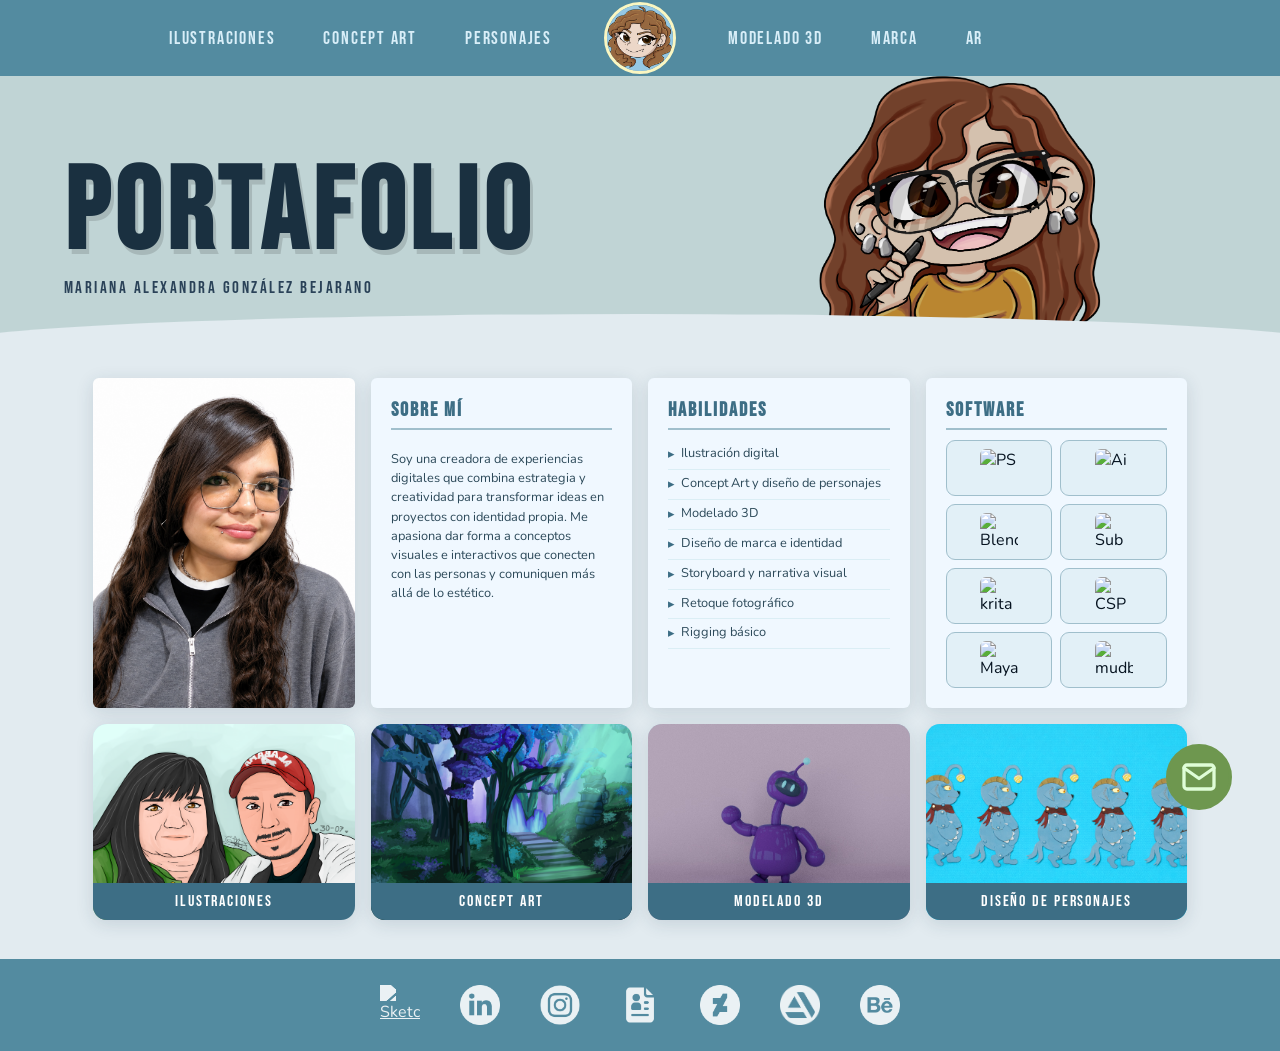
==== commit b1aed0d1: "Add files via upload" ====
--- a/home.html
+++ b/home.html
@@ -25,7 +25,7 @@
     <div class="nav-right">
       <a href="modelado.html" class="nav-link" data-page="modelado">Modelado 3D</a>
       <a href="marca.html" class="nav-link" data-page="concept">Marca</a>
-      <a href="ar.html" class="nav-link active" data-page="concept">AR</a>
+      <a href="ar.html" class="nav-link" data-page="concept">AR</a>
       </div>
     </div>
     <button class="hamburger" id="hamburger" aria-label="Menú"><span></span><span></span><span></span></button>
